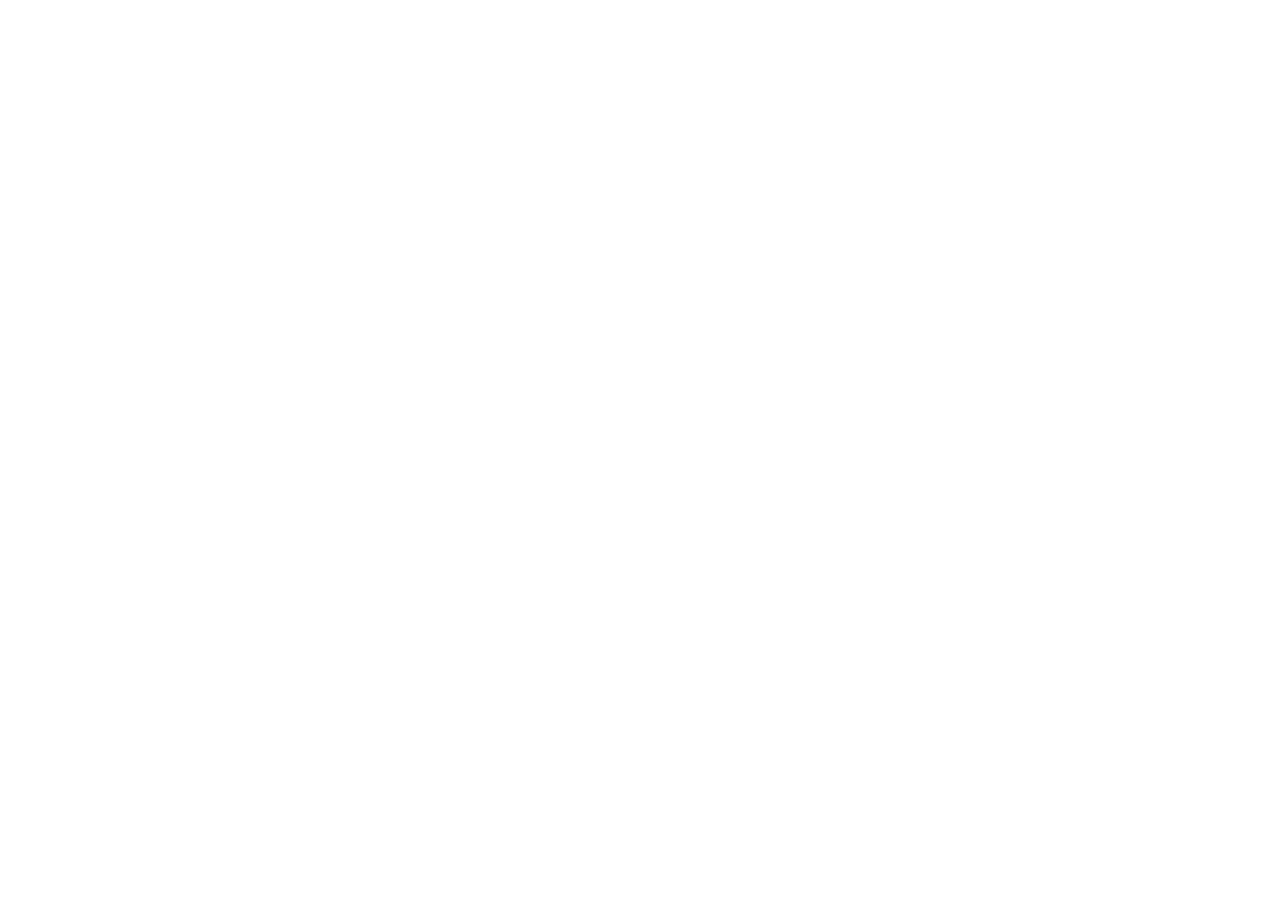
==== index.html @ 248bdf10 "Initial commit" ====
<!DOCTYPE html>
<html lang="en" dir="ltr">
  <head>
    <link rel="stylesheet" href="./styles.css">
    <meta charset="utf-8">
    <title>Balancing Act</title>
  </head>
  <body>

  <script type="text/javascript" src="./main.js"></script>
  </body>
</html>
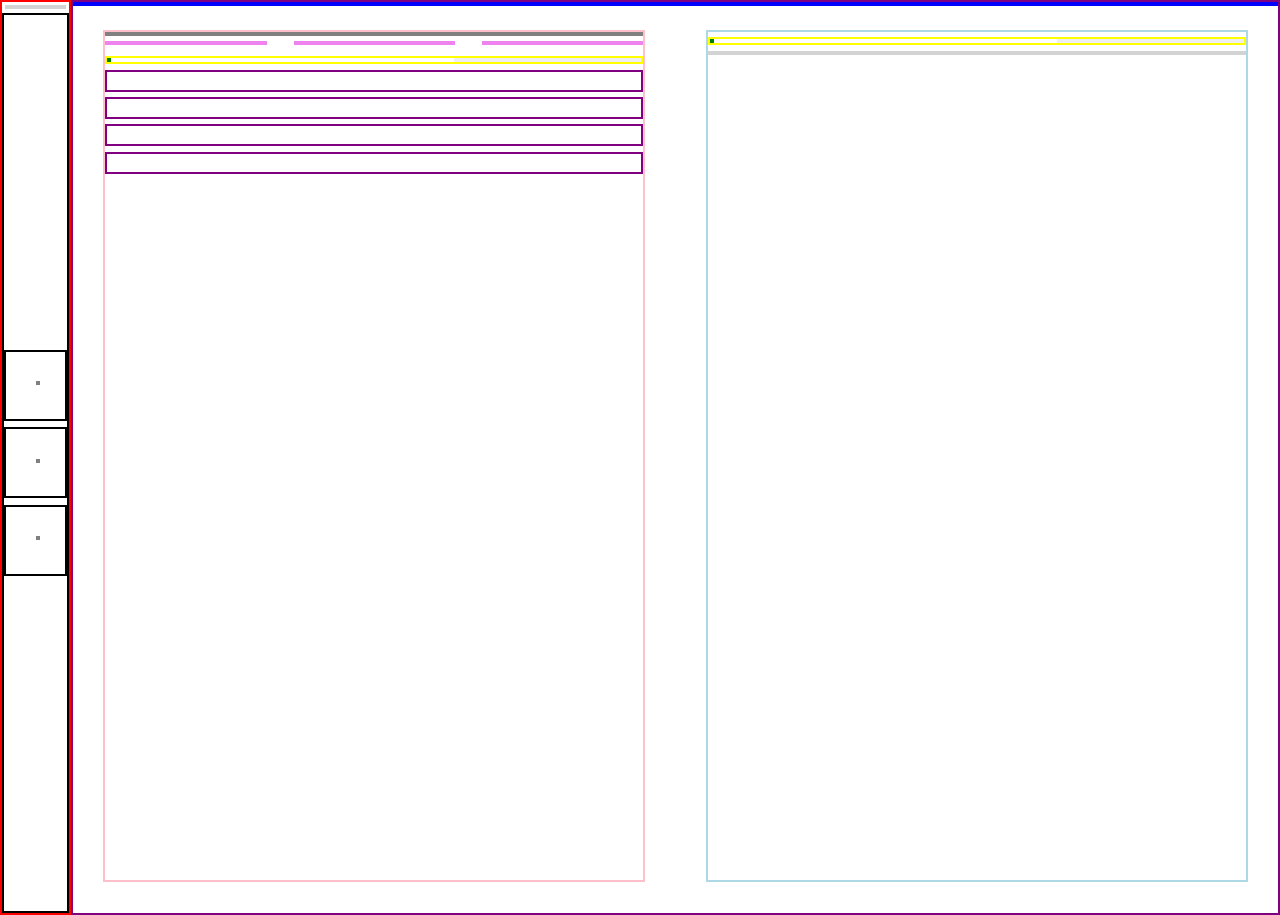
==== commit 8bbba53f: "Add classes and CSS structure with border colors" ====
--- a/index.html
+++ b/index.html
@@ -6,7 +6,82 @@
     <title>Balancing Act</title>
   </head>
   <body>
-
+    <nav class="nav-parent">
+      <img class="icon" src="" alt="">
+      <section class="nav-child">
+        <div class="nav-btn">
+          <img class="btn-icon" src="" alt="">
+        </div>
+        <div class="nav-btn">
+          <img class="btn-icon" src="" alt="">
+        </div>
+        <div class="nav-btn">
+          <img class="btn-icon" src="" alt="">
+        </div>
+      </section>
+    </nav>
+    <main>
+      <h1></h1>
+      <div class="main-container">
+        <section class="user-summary">
+          <h3></h3>
+          <section class="summary-container">
+            <div class="account-summary">
+              <p></p>
+              <p></p>
+            </div>
+            <div class="account-summary">
+              <p></p>
+              <p></p>
+            </div>
+            <div class="account-summary">
+              <p></p>
+              <p></p>
+            </div>
+          </section>
+          <div class="sub-header">
+            <h2></h2>
+            <button type="button" name="button" class="account-btn"></button>
+          </div>
+          <section>
+            <div class="account-info">
+              <img src="" alt="">
+              <p></p>
+              <p></p>
+            </div>
+            <div class="account-info">
+              <img src="" alt="">
+              <p></p>
+              <p></p>
+            </div>
+            <div class="account-info">
+              <img src="" alt="">
+              <p></p>
+              <p></p>
+            </div>
+            <div class="account-info">
+              <img src="" alt="">
+              <p></p>
+              <p></p>
+            </div>
+          </section>
+        </section>
+        <section class="recent-transactions">
+          <div class="sub-header">
+            <h2></h2>
+            <button type="button" name="button" class="account-btn"></button>
+          </div>
+          <section>
+            <div class="transaction-categories">
+              <p></p>
+              <p></p>
+              <p></p>
+              <p></p>
+            </div>
+          </section>
+        </section>
+      </div>
+    </main>
   <script type="text/javascript" src="./main.js"></script>
   </body>
 </html>
--- a/styles.css
+++ b/styles.css
@@ -0,0 +1,112 @@
+* {
+  box-sizing: border-box;
+  font-family: 'Quicksand', sans-serif;
+  margin: 0;
+  padding: 0;
+}
+
+body {
+  display: grid;
+  grid-template-areas:
+  "nav main";
+  grid-template-columns: 1fr 17fr;
+  height: 100vh;
+}
+
+.nav-parent {
+ border: 2px solid red;
+ display: flex;
+ flex-direction: column;
+ grid-area: nav;
+}
+
+.icon {
+  border: 2px solid lightgrey;
+  margin: 5%;
+}
+
+.nav-child {
+  border: 2px solid black;
+  display: flex;
+  flex-direction: column;
+  height: 100vh;
+  justify-content: center;
+}
+
+.nav-btn {
+  border: 2px solid black;
+  margin: 5% 0
+}
+
+.btn-icon {
+  border: 2px solid grey;
+  margin: 50%;
+}
+
+main {
+  border: 2px solid purple;
+  grid-area: main;
+}
+
+h1 {
+  border: 2px solid blue;
+}
+
+.main-container {
+  display: flex;
+  flex-direction: row;
+  height: 100vh;
+  justify-content: space-around;
+}
+
+.user-summary {
+  border: 2px solid pink;
+  margin: 2%;
+  width: 45%;
+}
+
+h3 {
+  border: 2px solid grey;
+}
+
+.summary-container {
+  display: flex;
+  flex-direction: row;
+  justify-content: space-between;
+}
+
+.account-summary {
+  border: 2px solid violet;
+  margin: 1% 0;
+  width: 30%;
+}
+
+.sub-header {
+  border: 2px solid yellow;
+  display: flex;
+  justify-content: space-between;
+  margin: 1% 0;
+}
+
+.account-btn {
+  width: 35%;
+}
+
+h2 {
+  border: 2px solid green;
+}
+
+.account-info {
+  border: 2px solid purple;
+  margin: 1% 0;
+}
+
+.recent-transactions {
+  border: 2px solid lightblue;
+  margin: 2%;
+  width: 45%;
+}
+
+.transaction-categories {
+  border: 2px solid lightgrey;
+}
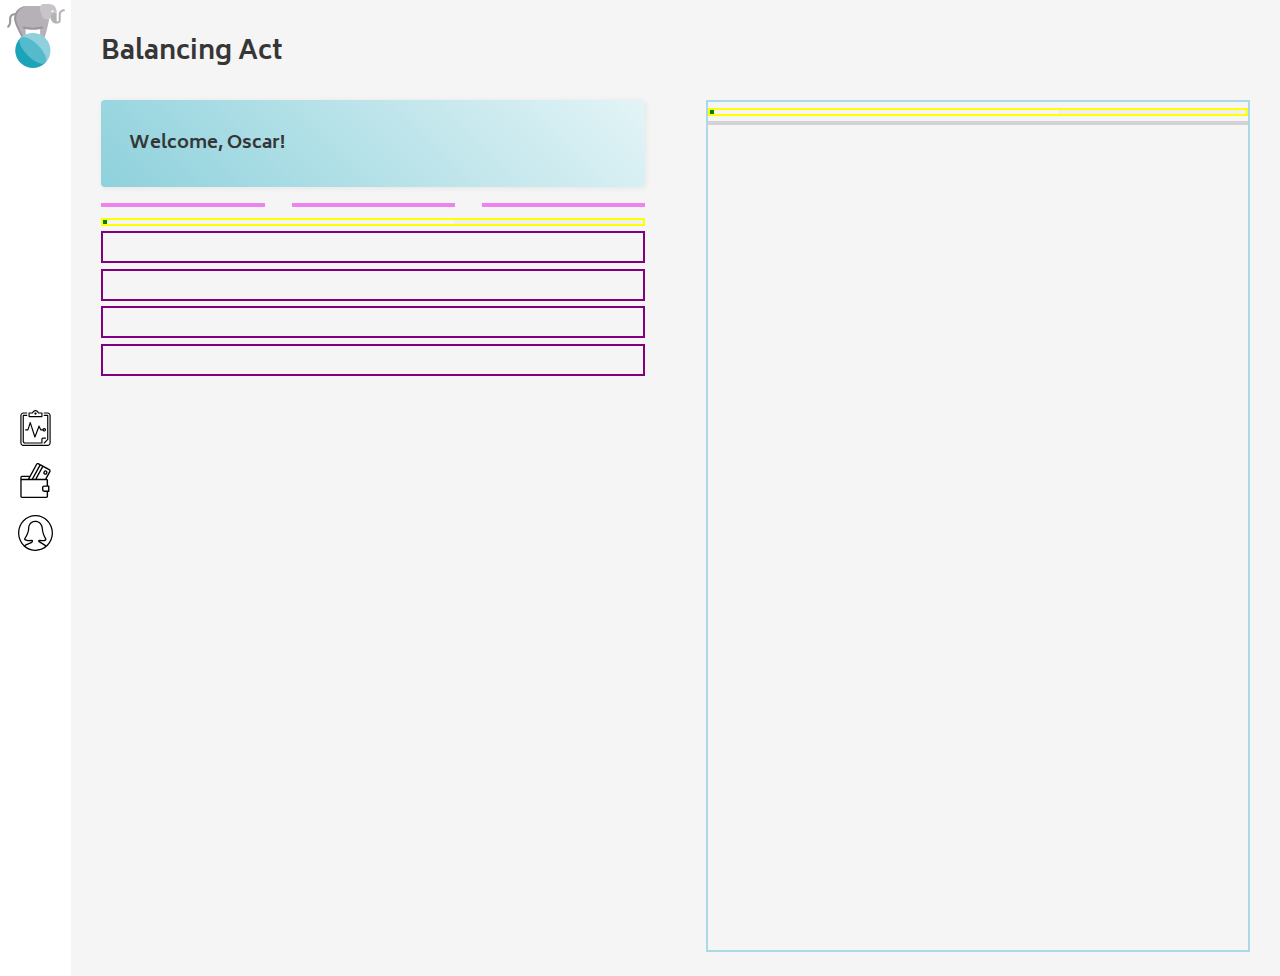
==== commit 6881d4b9: "Style title and welcome message" ====
--- a/index.html
+++ b/index.html
@@ -2,29 +2,30 @@
 <html lang="en" dir="ltr">
   <head>
     <link rel="stylesheet" href="./styles.css">
+    <link href="https://fonts.googleapis.com/css?family=Biryani&display=swap" rel="stylesheet">
     <meta charset="utf-8">
     <title>Balancing Act</title>
   </head>
   <body>
     <nav class="nav-parent">
-      <img class="icon" src="" alt="">
+      <img class="icon" src="./assets/elephant.svg" alt="">
       <section class="nav-child">
         <div class="nav-btn">
-          <img class="btn-icon" src="" alt="">
+          <img class="btn-icon" src="./assets/dashboard.svg" alt="">
         </div>
         <div class="nav-btn">
-          <img class="btn-icon" src="" alt="">
+          <img class="btn-icon" src="./assets/transactions.svg" alt="">
         </div>
         <div class="nav-btn">
-          <img class="btn-icon" src="" alt="">
+          <img class="btn-icon" src="./assets/profile.svg" alt="">
         </div>
       </section>
     </nav>
     <main>
-      <h1></h1>
+      <h1>Balancing Act</h1>
       <div class="main-container">
         <section class="user-summary">
-          <h3></h3>
+          <h3>Welcome, Oscar!</h3>
           <section class="summary-container">
             <div class="account-summary">
               <p></p>
--- a/styles.css
+++ b/styles.css
@@ -1,6 +1,6 @@
 * {
   box-sizing: border-box;
-  font-family: 'Quicksand', sans-serif;
+  font-family: 'Biryani', sans-serif;
   margin: 0;
   padding: 0;
 }
@@ -14,45 +14,46 @@
 }
 
 .nav-parent {
- border: 2px solid red;
  display: flex;
  flex-direction: column;
  grid-area: nav;
 }
 
 .icon {
-  border: 2px solid lightgrey;
-  margin: 5%;
+  padding: 5%;
+  width: 100%;
 }
 
 .nav-child {
-  border: 2px solid black;
   display: flex;
   flex-direction: column;
   height: 100vh;
   justify-content: center;
+  padding-bottom: 100%;
 }
 
 .nav-btn {
-  border: 2px solid black;
   margin: 5% 0
 }
 
 .btn-icon {
-  border: 2px solid grey;
-  margin: 50%;
+  margin: 0 25%;
+  width: 50%;
 }
 
 main {
-  border: 2px solid purple;
   grid-area: main;
 }
 
 h1 {
-  border: 2px solid blue;
+  background-color: #F5F5F5;
+  color: #363636;
+  font-size: 26px;
+  padding: 2.5% 2.5% 0;
 }
 
 .main-container {
+  background-color: #F5F5F5;
   display: flex;
   flex-direction: row;
   height: 100vh;
@@ -60,13 +61,18 @@
 }
 
 .user-summary {
-  border: 2px solid pink;
   margin: 2%;
   width: 45%;
 }
 
 h3 {
-  border: 2px solid grey;
+  background: linear-gradient(45deg, #8ED1DC, #E3F4F6);
+  border-radius: 4px;
+  box-shadow: 1px 1px 5px 1px rgba(0,0,0,0.05);
+  color: #363636;
+  font-size: 18px;
+  margin: 0 0 2%;
+  padding: 5%;
 }
 
 .summary-container {
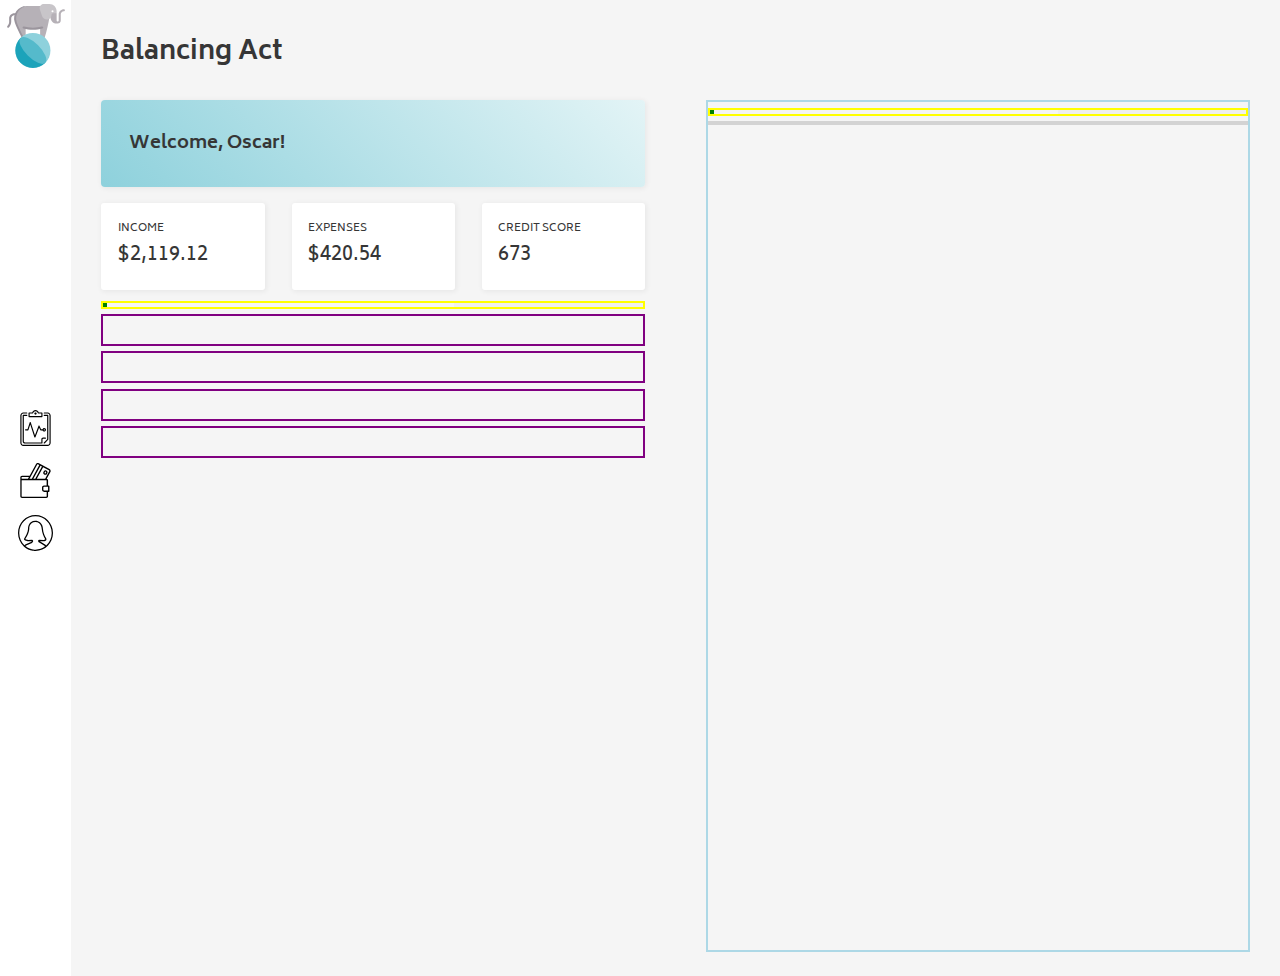
==== commit 19a2a053: "Style summary containers" ====
--- a/index.html
+++ b/index.html
@@ -28,16 +28,16 @@
           <h3>Welcome, Oscar!</h3>
           <section class="summary-container">
             <div class="account-summary">
-              <p></p>
-              <p></p>
+              <p class="summary-title">INCOME</p>
+              <p class="summary-value">$2,119.12</p>
             </div>
             <div class="account-summary">
-              <p></p>
-              <p></p>
+              <p class="summary-title">EXPENSES</p>
+              <p class="summary-value">$420.54</p>
             </div>
             <div class="account-summary">
-              <p></p>
-              <p></p>
+              <p class="summary-title">CREDIT SCORE</p>
+              <p class="summary-value">673</p>
             </div>
           </section>
           <div class="sub-header">
--- a/styles.css
+++ b/styles.css
@@ -82,9 +82,21 @@
 }
 
 .account-summary {
-  border: 2px solid violet;
+  background-color: #FFFFFF;
+  border-radius: 3px;
+  box-shadow: 1px 1px 5px 1px rgba(0,0,0,0.05);
+  color: #363636;
+  padding: 3%;
   margin: 1% 0;
   width: 30%;
+}
+
+.summary-title {
+  font-size: 11px;
+}
+
+.summary-value {
+  font-size: 20px;
 }
 
 .sub-header {
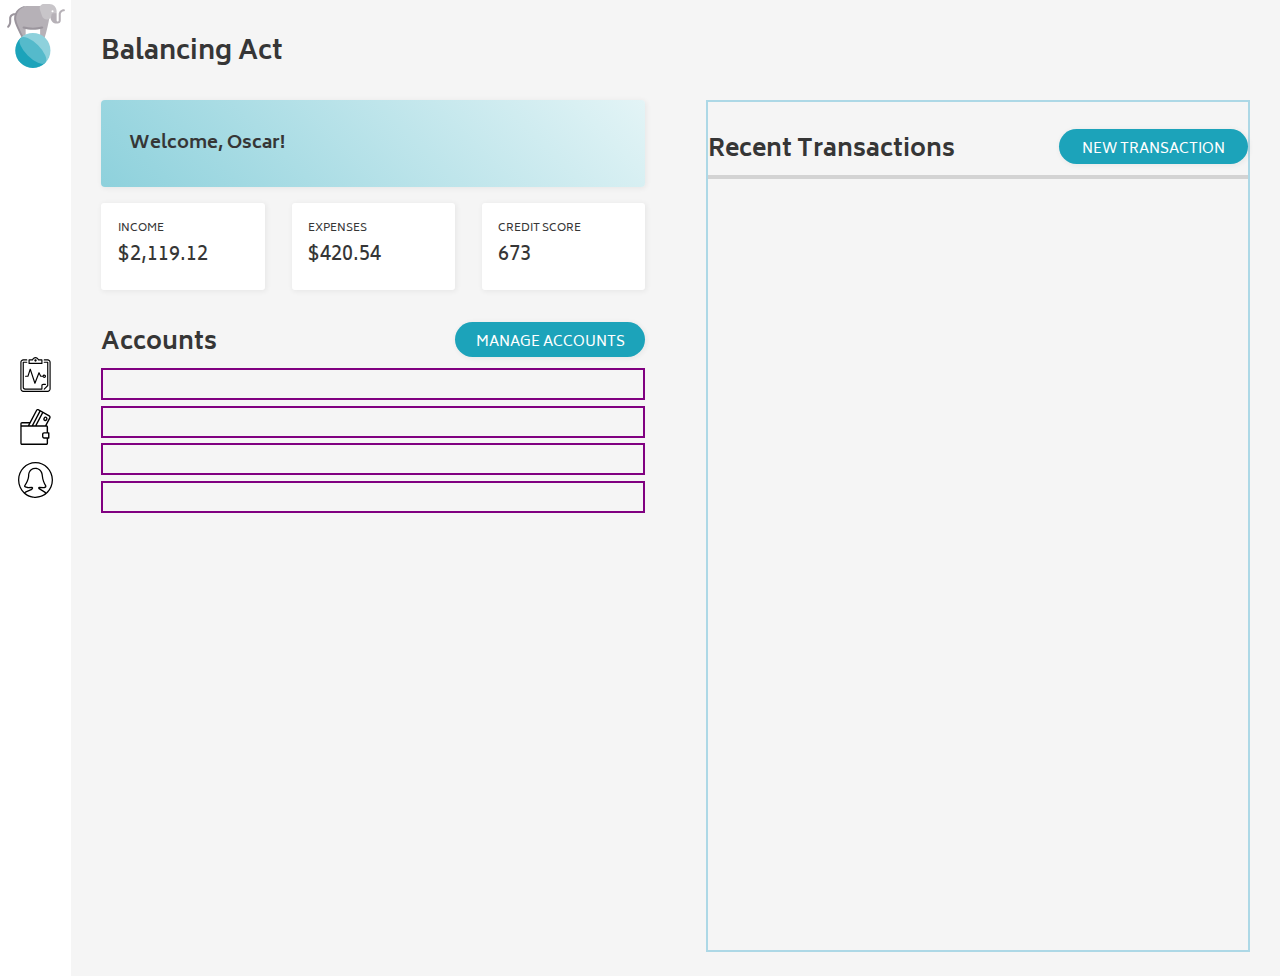
==== commit 2b3c7638: "Style account buttons" ====
--- a/index.html
+++ b/index.html
@@ -41,8 +41,8 @@
             </div>
           </section>
           <div class="sub-header">
-            <h2></h2>
-            <button type="button" name="button" class="account-btn"></button>
+            <h2>Accounts</h2>
+            <button class="account-btn" type="button" name="button">MANAGE ACCOUNTS</button>
           </div>
           <section>
             <div class="account-info">
@@ -69,8 +69,8 @@
         </section>
         <section class="recent-transactions">
           <div class="sub-header">
-            <h2></h2>
-            <button type="button" name="button" class="account-btn"></button>
+            <h2>Recent Transactions</h2>
+            <button class="account-btn" type="button" name="button">NEW TRANSACTION</button>
           </div>
           <section>
             <div class="transaction-categories">
--- a/styles.css
+++ b/styles.css
@@ -29,7 +29,7 @@
   flex-direction: column;
   height: 100vh;
   justify-content: center;
-  padding-bottom: 100%;
+  padding-bottom: 250%;
 }
 
 .nav-btn {
@@ -100,18 +100,26 @@
 }
 
 .sub-header {
-  border: 2px solid yellow;
   display: flex;
   justify-content: space-between;
-  margin: 1% 0;
+  height: 35px;
+  margin: 5% 0 2%;
 }
 
 .account-btn {
+  background-color: #1CA3BA;
+  border: none;
+  border-radius: 50px;
+  box-shadow: 1px 1px 5px 1px rgba(0,0,0,0.05);
+  color: #FFFFFF;
+  font-size: 14px;
+  padding-top: 1%;
   width: 35%;
 }
 
 h2 {
-  border: 2px solid green;
+  color: #363636;
+  font-size: 24px;
 }
 
 .account-info {
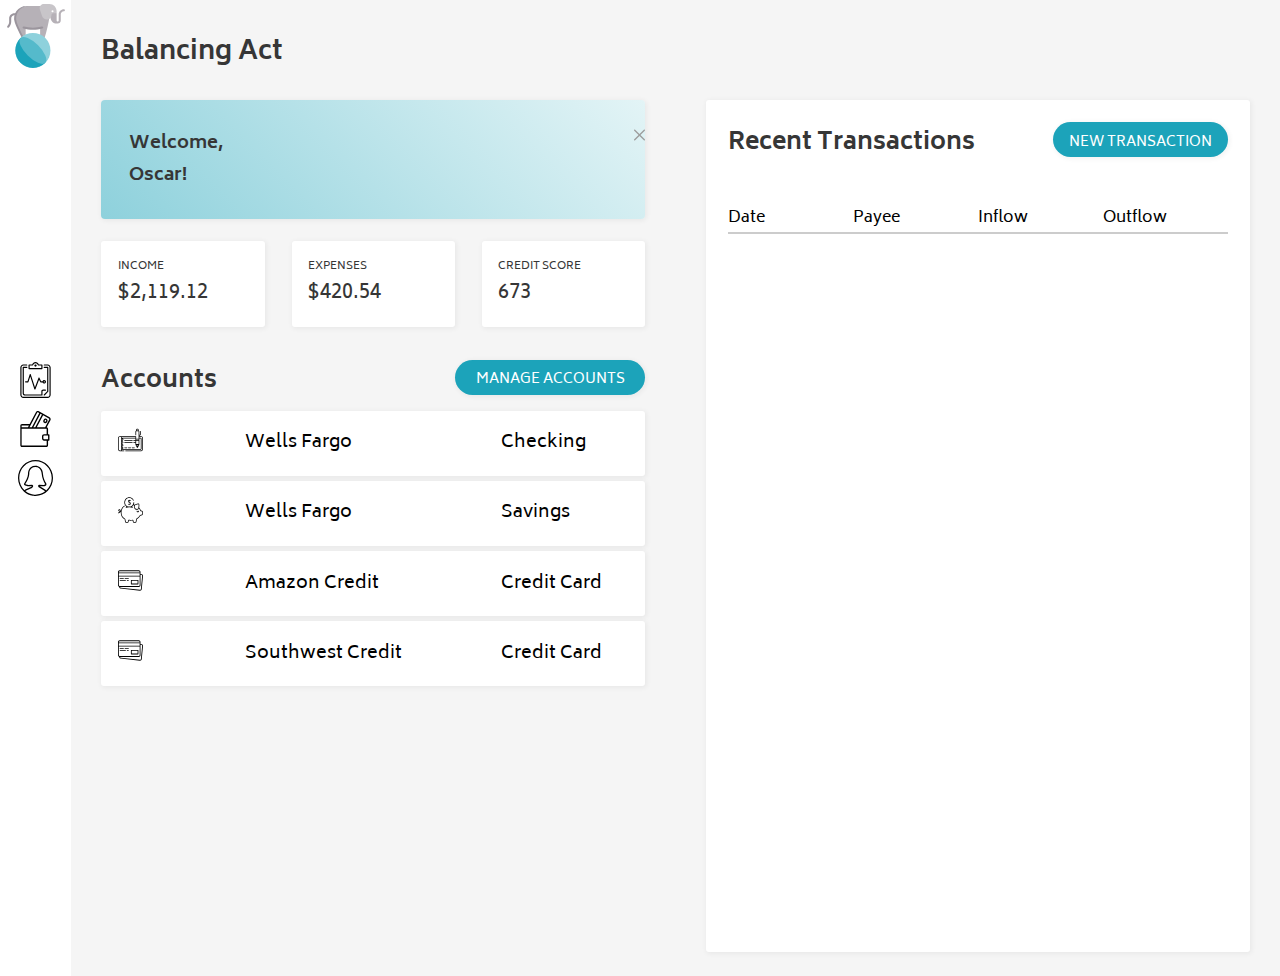
==== commit 548811ff: "Remove repeating div html in js for transactions page" ====
--- a/index.html
+++ b/index.html
@@ -8,24 +8,27 @@
   </head>
   <body>
     <nav class="nav-parent">
-      <img class="icon" src="./assets/elephant.svg" alt="">
+      <img class="icon" src="./assets/elephant.svg" alt="Icon of an elephant balancing on a blue monocromatic, blue circus ball">
       <section class="nav-child">
         <div class="nav-btn">
-          <img class="btn-icon" src="./assets/dashboard.svg" alt="">
+          <img class="btn-icon" src="./assets/dashboard.svg" alt="Clipboard icon">
         </div>
         <div class="nav-btn">
-          <img class="btn-icon" src="./assets/transactions.svg" alt="">
+          <img class="btn-icon wallet" src="./assets/transactions.svg" alt="Wallet icon">
         </div>
         <div class="nav-btn">
-          <img class="btn-icon" src="./assets/profile.svg" alt="">
+          <img class="btn-icon" src="./assets/profile.svg" alt="Profile icon with no facial features">
         </div>
       </section>
     </nav>
     <main>
-      <h1>Balancing Act</h1>
+      <h1 id= "main-heading">Balancing Act</h1>
       <div class="main-container">
         <section class="user-summary">
-          <h3>Welcome, Oscar!</h3>
+          <section class="welcome-message">
+            <h3>Welcome, Oscar!</h3>
+            <img class="close-icon" src="./assets/close.svg" alt="Icon with an x to close greeting banner">
+          </section>
           <section class="summary-container">
             <div class="account-summary">
               <p class="summary-title">INCOME</p>
@@ -40,47 +43,50 @@
               <p class="summary-value">673</p>
             </div>
           </section>
-          <div class="sub-header">
+          <div class="account-header">
             <h2>Accounts</h2>
             <button class="account-btn" type="button" name="button">MANAGE ACCOUNTS</button>
           </div>
           <section>
             <div class="account-info">
-              <img src="" alt="">
-              <p></p>
-              <p></p>
+              <img class="account-icon" src="./assets/checking.svg" alt="Checkbook icon">
+              <p class="account-text">Wells Fargo</p>
+              <p class="account-text2">Checking</p>
             </div>
             <div class="account-info">
-              <img src="" alt="">
-              <p></p>
-              <p></p>
+              <img class="account-icon" src="./assets/savings.svg" alt="Piggy bank icon">
+              <p class="account-text">Wells Fargo</p>
+              <p class="account-text2">Savings</p>
             </div>
             <div class="account-info">
-              <img src="" alt="">
-              <p></p>
-              <p></p>
+              <img class="account-icon" src="./assets/credit-card.svg" alt="Credit card icon">
+              <p class="account-text">Amazon Credit</p>
+              <p class="account-text2">Credit Card</p>
             </div>
             <div class="account-info">
-              <img src="" alt="">
-              <p></p>
-              <p></p>
+              <img class="account-icon" src="./assets/credit-card.svg" alt="Credit card icon">
+              <p class="account-text">Southwest Credit</p>
+              <p class="account-text2">Credit Card</p>
             </div>
           </section>
         </section>
         <section class="recent-transactions">
-          <div class="sub-header">
+          <div class="recent-transaction-header">
             <h2>Recent Transactions</h2>
             <button class="account-btn" type="button" name="button">NEW TRANSACTION</button>
           </div>
           <section>
             <div class="transaction-categories">
-              <p></p>
-              <p></p>
-              <p></p>
-              <p></p>
+              <p class="far-left">Date</p>
+              <p class="middle-left">Payee</p>
+              <p class="middle-right">Inflow</p>
+              <p class="far-right">Outflow</p>
             </div>
           </section>
         </section>
+      </div>
+      <div class="wallet-container">
+
       </div>
     </main>
   <script type="text/javascript" src="./main.js"></script>
--- a/styles.css
+++ b/styles.css
@@ -34,10 +34,17 @@
 
 .nav-btn {
   margin: 5% 0
+  outline: none;
+}
+
+.nav-btn:hover {
+  border-left: 4px solid #1CA3BA;
+  outline: none;
 }
 
 .btn-icon {
-  margin: 0 25%;
+  margin: 5% 25% 0;
+  outline: none;
   width: 50%;
 }
 
@@ -45,7 +52,8 @@
   grid-area: main;
 }
 
-h1 {
+h1,
+#main-heading {
   background-color: #F5F5F5;
   color: #363636;
   font-size: 26px;
@@ -55,9 +63,17 @@
 .main-container {
   background-color: #F5F5F5;
   display: flex;
-  flex-direction: row;
   height: 100vh;
   justify-content: space-around;
+}
+
+/* wallettttttttttttttttttttt */
+.wallet-container {
+  background-color: #F5F5F5;
+  display: grid;
+  grid-template-areas:
+  "leftside rightside";
+  grid-template-columns: 1fr 1fr;
 }
 
 .user-summary {
@@ -65,19 +81,170 @@
   width: 45%;
 }
 
-h3 {
+/* wallettttttttttttttttttttt */
+.wallet-user-summary {
+  border-radius: 3px;
+  grid-area: leftside;
+  height: 100%;
+  margin: 2%;
+}
+
+/* wallettttttttttttttttttttt */
+.wallet-recent-transactions {
+  background-color: #FFFFFF;
+  border-radius: 3px;
+  box-shadow: 1px 1px 5px 1px rgba(0,0,0,0.05);
+  grid-area: rightside;
+  height: 100vh;
+  margin: 14.5% 11% 0% 11%;
+}
+
+/* wallettttttttttttttttttttt */
+.transactions-page-header {
+  display: grid;
+  grid-template-areas:
+  "left right1 right2 right3";
+  grid-template-columns: 3fr 1fr 1fr 1fr;
+  margin-bottom: 5%;
+}
+
+/* wallettttttttttttttttttttt */
+.transactions-page-title {
+  grid-area: left;
+}
+
+fieldset {
+  border: none;
+}
+
+/* wallettttttttttttttttttttt */
+.transaction-btns {
+  background-color: #FFFFFF;
+  border: 2px solid #1CA3BA;
+  border-radius: 50px;
+  box-shadow: 1px 1px 5px 1px rgba(0,0,0,0.05);
+  color: #1CA3BA;
+  font-size: 11px;
+  margin-top: 22%;
+  outline: none;
+  padding: 2% 1% 1% 1%;
+  width: 98%;
+}
+
+.transaction-btns:hover {
+background-color: #1CA3BA;
+color: #FFFFFF;
+}
+
+/* wallettttttttttttttttttttt */
+.all {
+  grid-area: right1;
+}
+
+/* wallettttttttttttttttttttt */
+.inflow {
+  grid-area: right2;
+}
+
+/* wallettttttttttttttttttttt */
+.outflow {
+  grid-area: right3;
+}
+
+/* wallettttttttttttttttttttt */
+.transaction-page-container {
+  background-color: #FFFFFF;
+  box-shadow: 1px 1px 5px 1px rgba(0,0,0,0.05);
+  height: 100vh;
+}
+
+/* wallettttttttttttttttttttt */
+.transaction-page-leftside {
+  background-color: #FFFFFF;
+  border-bottom: 2px solid #CCCCCC;
+  display: grid;
+  grid-template-areas:
+  "date payee inflow outflow";
+  grid-template-columns: 1fr 1fr 1fr 1fr;
+  margin: 4% 4% 3%;
+}
+
+/* wallettttttttttttttttttttt */
+.far-left {
+  grid-area: date;
+  margin-top: 20%;
+}
+
+/* wallettttttttttttttttttttt */
+.middle-left {
+  grid-area: payee;
+  margin-top: 20%;
+}
+
+/* wallettttttttttttttttttttt */
+.middle-right {
+  grid-area: inflow;
+  margin-top: 20%;
+}
+
+/* wallettttttttttttttttttttt */
+.far-right {
+  grid-area: outflow;
+  margin-top: 20%;
+}
+
+/* wallettttttttttttttttttttt */
+.new-transaction {
+  background-color: #FFFFFF;
+  font-size: 24px;
+  margin: 2%;
+  text-align: center;
+}
+
+/* wallettttttttttttttttttttt */
+.guts {
+  display: flex;
+  flex-direction: column;
+  margin: 0 15%;
+}
+
+/* wallettttttttttttttttttttt */
+.drop-down {
+  box-shadow: 1px 1px 5px 1px rgba(0,0,0,0.05);
+}
+
+/* wallettttttttttttttttttttt */
+.expense-btn {
+  background-color: #1CA3BA;
+  border: none;
+  border-radius: 50px;
+  color: #FFFFFF;
+  font-size: 15px;
+  margin: 5% 15%;
+  padding: 1% 5%;
+}
+
+.welcome-message {
   background: linear-gradient(45deg, #8ED1DC, #E3F4F6);
   border-radius: 4px;
   box-shadow: 1px 1px 5px 1px rgba(0,0,0,0.05);
+  display: flex;
+  margin-bottom: 3%;
+}
+
+h3 {
   color: #363636;
   font-size: 18px;
-  margin: 0 0 2%;
   padding: 5%;
 }
 
+.close-icon {
+  margin: -9% 0% 0% 61%;
+  width: 2%;
+}
+
 .summary-container {
   display: flex;
-  flex-direction: row;
   justify-content: space-between;
 }
 
@@ -99,11 +266,18 @@
   font-size: 20px;
 }
 
-.sub-header {
+.account-header {
   display: flex;
   justify-content: space-between;
   height: 35px;
-  margin: 5% 0 2%;
+  margin: 5% 0 3%;
+}
+
+.recent-transaction-header {
+  display: flex;
+  justify-content: space-between;
+  height: 35px;
+  margin: 4% 4% 3%;
 }
 
 .account-btn {
@@ -113,8 +287,20 @@
   box-shadow: 1px 1px 5px 1px rgba(0,0,0,0.05);
   color: #FFFFFF;
   font-size: 14px;
+  outline: none;
   padding-top: 1%;
   width: 35%;
+}
+
+.account-btn:hover {
+  background-color: grey;
+  outline: none;
+  transition: .5s;
+}
+
+.account-icon {
+  grid-area: icon;
+  width: 20%;
 }
 
 h2 {
@@ -123,16 +309,69 @@
 }
 
 .account-info {
-  border: 2px solid purple;
+  background-color: #FFFFFF;
+  border-radius: 3px;
+  box-shadow: 1px 1px 5px 1px rgba(0,0,0,0.05);
+  display: grid;
+  grid-template-areas:
+  "icon middle end";
+  grid-template-columns: 1fr 2fr 1fr;
   margin: 1% 0;
+  padding: 3%;
+}
+
+.account-text {
+  font-size: 18px;
+  grid-area: middle;
+}
+
+.account-text2 {
+  font-size: 18px;
+  grid-area: end;
 }
 
 .recent-transactions {
-  border: 2px solid lightblue;
+  background-color: #FFFFFF;
+  border-radius: 3px;
+  box-shadow: 1px 1px 5px 1px rgba(0,0,0,0.05);
   margin: 2%;
   width: 45%;
 }
 
+/*  */
+.wallet-recent-transactions {
+  background-color: #FFFFFF;
+  border-radius: 3px;
+  box-shadow: 1px 1px 5px 1px rgba(0,0,0,0.05);
+  grid-area: rightside;
+  margin: 14.5% 11% 0% 11%;
+}
+
 .transaction-categories {
-  border: 2px solid lightgrey;
-}
+  border-bottom: 2px solid #CCCCCC;
+  display: grid;
+  grid-template-areas:
+  "date payee inflow outflow";
+  grid-template-columns: 1fr 1fr 1fr 1fr;
+  margin: 4% 4% 3%;
+}
+
+.far-left {
+  grid-area: date;
+}
+
+.middle-left {
+  grid-area: payee;
+}
+
+.middle-right {
+  grid-area: inflow;
+}
+
+.far-right {
+  grid-area: outflow;
+}
+
+.hidden {
+  display: none;
+}
